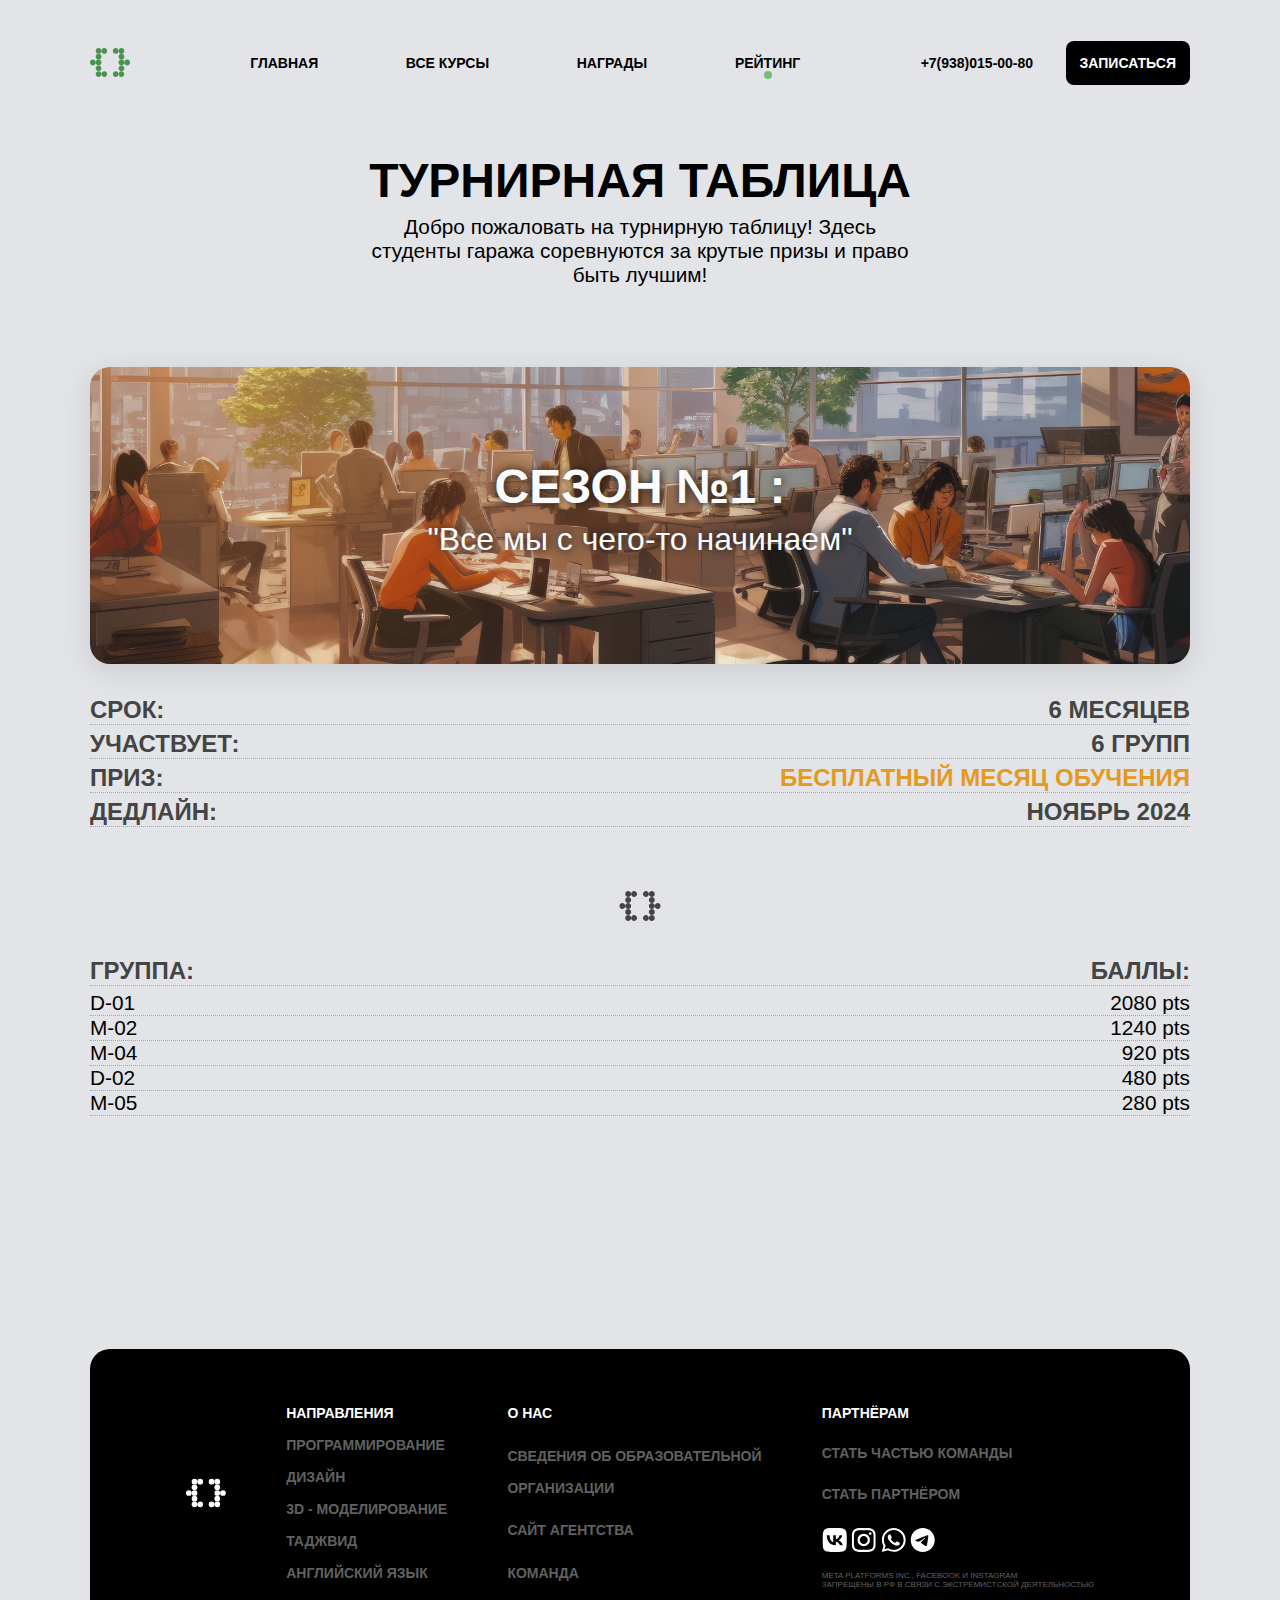
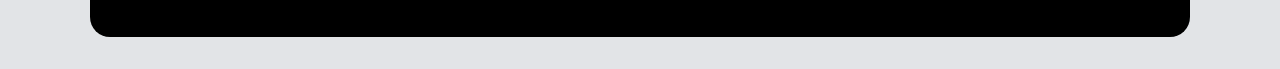
==== rating.html @ 842e3f1f "rating added" ====
<!DOCTYPE html>
<html lang="en">
<head>
    <meta charset="UTF-8">
    <meta http-equiv="X-UA-Compatible" content="IE=edge">
    <meta name="viewport" content="width=device-width, initial-scale=1.0">
    <link rel="icon" type="image/x-icon" href="assets/logo-white.svg">
    <link rel="stylesheet" href="/styles/style.css">
    <title>Garage Code</title>
</head>
<body>
    
<div class="container">
        <header class="header">
            <img src="assets/logo.svg" alt="" class="logo">
            <div class="header__inner">
                <a href="index.html" class="link">главная</a>
                <a href="#" class="link">все курсы</a>
                <a href="#" class="link">награды</a>
                <a href="#" class="link l-highlight">рейтинг</a>
            </div>

            <div class="header-button__inner">
                <a href="#" class="link header-link">+7(938)015-00-80</a>
                <a href="#" class="button">записаться</a>
            </div>
        </header>

        <div class="rating-text__inner">
            <h2 class="title rating-title">ТУРНИРНАЯ ТАБЛИЦА</h2>
            <p class="subtitle rating-subtitle">Добро пожаловать на турнирную таблицу! Здесь студенты гаража соревнуются за крутые призы и право быть лучшим!</p>
        </div>
        
        <div class="rating-section">
            <div class="rating-banner">
            <h2 class="title rb-title">СЕЗОН №1 :</h2>
            <p class="subtitle rb-subtitle">"Все мы с чего-то начинаем"</p>
            </div>
        </div>

        <div class="info-row__inner">
            <div class="info-row">
                <h4 class="row-l">СРОК:</h4>
                <h4 class="row-r">6 МЕСЯЦЕВ</h4>
            </div>
    
            <div class="info-row">
                <h4 class="row-l">УЧАСТВУЕТ:</h4>
                <h4 class="row-r">6 ГРУПП</h4>
            </div>
    
            <div class="info-row">
                <h4 class="row-l">ПРИЗ:</h4>
                <h4 class="row-r golden">БЕСПЛАТНЫЙ МЕСЯЦ ОБУЧЕНИЯ</h4>
            </div>
            
            <div class="info-row">
                <h4 class="row-l">ДЕДЛАЙН:</h4>
                <h4 class="row-r">НОЯБРЬ 2024</h4>
            </div>
        </div>

        <img src="assets/logo-grey.svg" alt="" class="rating-logo">

        <section class="rating-list">
            <div class="info-row">
                <h4 class="row-l">ГРУППА:</h4>
                <h4 class="row-r">БАЛЛЫ:</h4>
            </div>
            <div class="list-row">
                <p class="row-name">D-01</p>
                <p class="row-score">2080 pts</p>
            </div>
            <div class="list-row">
                <p class="row-name">M-02</p>
                <p class="row-score">1240 pts</p>
            </div>
            <div class="list-row">
                <p class="row-name">M-04</p>
                <p class="row-score">920 pts</p>
            </div>
            <div class="list-row">
                <p class="row-name">D-02</p>
                <p class="row-score">480 pts</p>
            </div>
            <div class="list-row">
                <p class="row-name">M-05</p>
                <p class="row-score">280 pts</p>
            </div>

        </section>


        <footer class="footer">
            <img src="assets/logo-white.svg" alt="" class="logo footer-logo">
            <div class="footer-text__inner">
                <h6 class="footer-title">направления</h6>
                <a href="#" class="footer-link">программирование</a>
                <a href="#" class="footer-link">дизайн</a>
                <a href="#" class="footer-link">3D - моделирование</a>
                <a href="#" class="footer-link">таджвид</a>
                <a href="#" class="footer-link">английский язык</a>
            </div>
            <div class="footer-text__inner">
                <h6 class="footer-title">о нас</h6>
                <a href="#" class="footer-link">сведения об образовательной <br> организации</a>
                <a href="#" class="footer-link">сайт агентства</a>
                <a href="#" class="footer-link">команда</a>
            </div>
            <div class="footer-text__inner">
                <h6 class="footer-title">партнёрам</h6>
                <a href="#" class="footer-link">стать частью команды</a>
                <a href="#" class="footer-link">стать партнёром</a>
            <div class="social__inner">
                <a href="#" class="social"><img src="assets/icons/vk-icon.svg" alt=""></a>
                <a href="#" class="social"><img src="assets/icons/insta-icon.svg" alt=""></a>
                <a href="#" class="social"><img src="assets/icons/whatsapp-icon.svg" alt=""></a>
                <a href="https://t.me/garagecodebot" class="social"><img src="assets/icons/tg-icon.svg" alt=""></a>
            </div>
            <p class="disclaimer">Meta Platforms Inc., Facebook и Instagram <br> запрещены в РФ в связи с экстремистской деятельностью</p>
            </div>
        </footer>
    </div>


</html>
---- styles/style.css ----
@import url('https://fonts.cdnfonts.com/css/petrov-sans-trial');

*,
*::before
*::after {
    box-sizing: border-box;         /* Regular */
    -webkit-box-sizing: border-box; /* Safari/Chrome, other WebKit */
    -moz-box-sizing: border-box;    /* Firefox, other Gecko */
}

/* * {
    background: #000 !important;
    color: #0f0 !important;
    outline: solid #f00 1px !important;
} */

::-webkit-scrollbar {
      width: 0px;
      background: transparent;
}

h1, h2, h3, h4, h5, h6 {
    margin:0;
    padding:0;
}

p {
    margin:0;
    padding:0;
    font-size: clamp(1rem, 2.5vw, 1.3rem);
}

a {
    text-decoration: none;
}

/* GENERAL */

body {
    padding: 0;
    margin: 0em;
    font-family: 'Petrov Sans-Trial', sans-serif;
    font-optical-sizing: auto;

    -webkit-font-smoothing: antialiased;
    -moz-osx-font-smoothing: grayscale;
    text-rendering: optimizeLegibility;

    background-color: #E2E4E7;
}

.container {
    max-width: 1100px;
    margin: 0 auto;
    padding: 0em 1em;
}

.icon {
    width: 16px;
    height: 16px;
}

.subtitle {
    margin: 2em 0;
    max-width: 35%;
}

.title {
    font-size: 3em;
    line-height: 1em;
}

.title-mid {
    font-size: 24px;
    font-weight: 600;
}

.title-icon {
    font-size: 18px;
}

.left-title {
    text-align: left;
    margin: 2em 0   ;
}

.section-title {
    margin: 2em 0;
    text-align: center;
}

.bold {
    font-weight: 900;
}

.golden {
    color: #e49920;
}

/* LINKS & BUTTONS */

.link {
    color: #000000;
    text-transform: uppercase;
    font-weight: 700;
    font-size: 14px;
    position: relative;
    transition: .1s all;
}

.l-highlight::after {
    position: absolute;
    left: 50%;
    transform: translate(-50%, 0%);
    content: '';
    display: block;
    height: 8px;
    width: 8px;
    background-color: #75BC7B;
    border-radius: 100%;
}

.link:hover {
    color: #75BC7B;
}

.awards-link {
    display: flex;
    align-items: center;
}
/* 
.awards-link::before {
    content: '';
    display: block;
    width: 10px;
    height: 15px;
    background: url(../assets/icons/wheat.svg) left no-repeat;
    margin: 0 5px;
}

.awards-link::after {
    margin: 0 5px;
    content: '';
    display: block;
    width: 10px;
    height: 15px;
    background: url(../assets/icons/wheat.svg) left no-repeat;
    -webkit-transform: scaleX(-1);
} */

.button {
    background-color: #000000;
    color: #ffffff;
    font-weight: 600;
    font-size: 14px;
    text-transform: uppercase;
    padding: 1em;
    border-radius: 8px;
}


.course-button {
    display: flex;
    align-items: center;
    justify-content: space-between;
    background-color: white;
    color: #000000;
    border-radius: 50px;
    font-size: 14px;
    padding: 0.3em 1em;
    margin-right: 1em;

    box-shadow: rgba(255, 255, 255, 0.1) 0px 1px 1px 0px inset, rgba(50, 50, 93, 0.25) 0px 50px 100px -20px, rgba(0, 0, 0, 0.3) 0px 30px 60px -30px;
}

.black-bg {
    color: #E1E1E1;
    background-color: #000000;
    border-color: #000000;
}

.menu-button {
    display: none;
}

/* ADVER */

.stroke-banner {
    display: none;
    text-align: center; 
    background-color: #FFAB19;
}

/* FORMS */

.form {
    display: none;
}

.form-bg-blur {
    position: fixed;
    height: 100%;
    width: 100%;
    backdrop-filter: blur(10px);
    background-color: rgba(0, 0, 0, 0.700);
    z-index: 900;
}

.form__inner {
    border-radius: 20px;
    top: 50%;
    left: 50%;
    transform: translate(-50%, -50%);
    position: fixed;
    background-color: #ffffff;
    color: #ffffff;
    z-index: 1000;
    min-width: 350px;
}

.form-top {
    display: flex;
    align-items: flex-start;
    flex-direction: column;
    justify-content: space-between;
    min-height: 200px;
    border-radius: 20px 20px 0px 0px;
    padding: 2em;
}


.close-button {
    align-self: flex-end;
    margin: 1em;
    background: url(../assets/icons/close-icon.svg) center no-repeat;
    padding: 1em;
    border: none;
    cursor: pointer;
}

.form-bottom {
    display: flex;
    flex-direction: column;
    justify-content: space-around;
    height: 100%;
    padding: 1em;
    text-decoration: none;
}

input[type=text], select, textarea {
    width: 100%;
    padding: 12px;
    border: 2px solid #E8E8E8;
    border-radius: 8px;
    box-sizing: border-box;
    resize: vertical;
    margin: 1em 0;
  }

label {
    color: #616161;
}

.label__inner {
    display: flex;
}

.forms-title {
    margin-top: 0;
}

.forms-button {
  background-color: #000000;
  text-transform: uppercase;
  font-family: 'Satoshi', sans-serif;
  border: none;
  color: white;
  border-radius: 8px;
  text-align: center;
  padding: 1em;
  text-decoration: none;
  font-size: 14px;
  font-weight: 600;
}

.breaker {
    color: #ffffff;
}


.f_web-top {
    background: url(../assets/images/forms-web.png) center no-repeat #2D7DD2;
    background-size: cover;
}

.f_design-top {
    background: url(../assets/images/forms-design.png) center no-repeat #DC6ACF;
    background-size: cover;
}

.f_3D-top {
    background: url(../assets/images/forms-3D.png) center no-repeat #ff6e39;
    background-size: cover;
}

.f_Tadjwid-top {
    background: url(../assets/images/forms-Tadjwid.png) center no-repeat #75BC7B;
    background-size: cover;
}

.f_English-top {
    background: url(../assets/images/forms-english.png) center no-repeat #DF2935;
    background-size: cover;
}

/* HEADER */

.header {
    display: flex;
    flex-wrap: wrap;
    justify-content: space-between;
    align-items: center;
    margin: 3em 0;
}

.header__inner {
    display: flex;
    flex-wrap: wrap;

    align-items: center;
    justify-content: space-between;
    width: 50%;
}

.header-button__inner-mobile {
    display: none;
    margin: 2em;
}

.header-link {
    margin-right: 2em;
}

/* COURSE-NAV */

.course-nav {
    display: flex;
    flex-wrap: wrap;
    justify-content: center;
    width: 100%;
}

.course-icon {
    margin-right: 10px;
}

/* MAIN-BANNER */

.main-banner {
    display: flex;
    flex-direction: column;
    align-items: flex-start;
    background: url(../assets/main-banner.png) bottom right no-repeat, #cacaca;
    border-radius: 20px;
    margin: 3em 0;
    padding: 2em;
    background-size: 60%;

    box-shadow: rgba(100, 100, 111, 0.2) 0px 7px 29px 0px;
}

/* SUB-BANNER */

.sub-banner {
    display: flex;
    flex-wrap: wrap;
    line-height: 1.5em;
    justify-content: space-between;
    background-color: #F3F3F3;
    border-radius: 20px;
    padding: 3em;
}

.sub-icon {
    margin-top: 10px;
    width: 24px;
    height: 24px;
}

#banner-bg1 {
    background: url(../assets/banner-image__book.png)  bottom right no-repeat #F3F3F3;
    background-size: 80%;
    margin: 1em 0;

}

#banner-bg2 {
    background: url(../assets/banner-image__puzzle.png) right no-repeat #F3F3F3;
    background-size: 60%;
    margin: 1em 0;
}

#banner-bg3 {
    background: url(../assets/banner-image__trophy.png) right no-repeat #F3F3F3;
    background-size: 20%;
    background-position: 70%;
    margin: 1em 0;
}

.half-banner {
    width: 40%;
}

.sub-banner__inner {
    display: flex;
    justify-content: space-between;
}

.subtitle-mid {
    margin-top: 3em;
    font-size: 1em;
    line-height: 1em;
    max-width: 80%;
    color: #616161;
}

/* COURSE-BANNER*/

.course-banner {
    border: 1px solid black;
    display: flex;
    justify-content: space-between;
    flex-direction: column;
    border-radius: 20px;
    padding: 2em;
    margin-bottom: 3em;
    transition: .2s all;
    min-height: 300px;
}

/* .web-banner:hover, .design-course:hover, .course-3D:hover, .tadjwid:hover   {
    transform: translate(-0px, -20px);
} */

.course-bottom {
    display: flex;
    justify-content: space-between;
    align-items: center;
}

.course-text__inner {
    display: flex;
}

.course-subtitle {
    font-size: 12px;
    font-weight: 700;
    text-transform: uppercase
}

.course-opacity {
    opacity: 60%;
}

.course-text {
    margin-right: 3em;
    background: linear-gradient(135deg, rgba(255, 255, 255, 0.233), rgba(255, 255, 255, 0.205));
    backdrop-filter: blur(10px);
    padding: 10px;
    border-radius: 12px;
}

.course-top {
    display: flex;
    flex-wrap: wrap;
    max-width: 60%;
}

.capsule-button {
    background-color: #E8EAEC;
    color: #000000;
    font-weight: 500;
    font-size: 14px;
    border-radius: 100px;
    padding: 0.45em 0.85em;
    margin-bottom: 8px;

    box-shadow: rgba(17, 12, 46, 0.15) 0px 48px 100px 0px;
}



/* COURSE-BANNER (DESIGN) */

.web-banner {
    background: url(../assets/web.png) right bottom no-repeat;
    background-size: 40%;
}

.design-course {
    background: url(../assets/design.png) right bottom no-repeat;
    background-size: 50%;
}

/* COURSE-BANNER (3D) */

.course-3D {
    background: url(../assets/3D.png) right bottom no-repeat;
    background-size: 25%;
    border: 1px solid black;
}

/* COURSE-BANNER (Tadjwid) */

.tadjwid {
    background: url(../assets/tadjwid.png) right bottom no-repeat;
    background-size: 40%;
    border: 1px solid black;
}

/* COURSE-BANNER (English) */

.english {
    background: url(../assets/english.png) right bottom no-repeat;
    background-size: 40%;
    border: 1px solid black;
}

/* FOOTER */

.footer {
    display: flex;
    justify-content: space-between;
    background-color: #000000;
    color: #ffffff;
    padding: 3em 6em;
    border-radius: 20px;
    margin: 2em 0;
    width: 100;
}

.footer-text__inner {
    display: flex;
    flex-direction: column;
    justify-content: space-between;
    line-height: 2em;
    text-transform: uppercase;
}

.footer-link {
    font-size: 14px;
    font-weight: 700;
    color: #616161;
}

.footer-title {
    font-size: 14px;
    font-weight: 600;
}

.disclaimer {
    font-size: 8px;
    color: #616161;
    line-height: normal;
}

.social__inner {
    margin-top: 10px;
}

/* ACCORDION */

.accordion {
    background-color: #F3F3F3;
    font-weight: 600;
    font-family: 'Satoshi', sans-serif;
    color: #444;
    cursor: pointer;
    padding: 1.5em;
    border-radius: 10px;
    width: 100%;
    border: none;
    text-align: left;
    outline: none;
    font-size: 15px;
    transition: none;
  }

  .accordion-container {
    background-color: #F3F3F3;
    border-radius: 10px;
    margin-bottom: 1em;
  }
  
  .active, .accordion:hover {
    background-color: #F3F3F3;
  }

  .active{
    background-color: #F3F3F3;
    border-radius: 10px 10px 0 0;
  }
  
  .accordion:after {
    content: '\002B';
    color: #777;
    font-weight: bold;
    float: right;
  }
  
  .active:after {
    content: "\2212";
  }
  
  .panel {
    padding: 0em 1em;
    background-color: #F3F3F3;
    max-height: 0;
    overflow: hidden;
    transition: max-height 0.2s ease-out;
    border-radius: 0px 0px 10px 10px;
  }

  .subtitle-accordion {
    font-size: 16px;
    margin: 2em 0em;
    max-width: 50%;
  }

/* RATING */

.rating-subtitle, .rating-title {
    text-align: center;
    margin: 10px auto;
}

.rating-subtitle {
    max-width: 50%;
}

.rating-section {
    display: flex;
    flex-direction: column;
    width: 100%;
}

.rating-text__inner {
    margin: 5em 0em;
}

.rating-banner {
    display: flex;
    flex-direction: column;
    align-items: center;
    background: url(../assets/2.jpg) center center no-repeat;
    background-size: 100%;
    padding: 6em 3em;
    border-radius: 20px;
    color: white;
    opacity: 90%;
    box-shadow: rgba(100, 100, 111, 0.2) 0px 7px 29px 0px;
    transition: .2s background-size;
}

.rating-banner:hover {
    background-size: 110%;
}

.rb-title, .rb-subtitle {
    text-shadow: #000000 1px 0 10px;
}

.rb-subtitle {
    margin: 10px 0;
    font-size: 2rem;
    max-width: 100%;
}

.info-row__inner {
    margin: 2em 0;
}

.info-row {
    display: flex;
    justify-content: space-between;
    align-items: center;
    margin: 5px 0;
    font-size: 1.5em;
    border-bottom: 1px dotted #a5a5a5;
    color: #444;
}

.rating-logo {
    margin-top: 2em;
    width: 100%;
    height: 30px;
}

.rating-list {
    margin: 2em 0;
    height: 40vh;
}

.list-row {
    display: flex;
    justify-content: space-between;
    border-bottom: 1px dotted #a5a5a5;
}



/* MEDIA */

@media (max-width: 1000px) {
    .course-button {
        margin: 0px 5px 5px 0px;
        font-size: 12px;
    }

    .title {
        font-size: 2em;
    }

    .header {
        flex-direction: column;
        margin-bottom: 0;
    }

    .header__inner {
        width: 100%;
        margin: 1em 0;
        display: none;
    }

    .link {
        font-size: 12px;
    }


    .header-button__inner {
        display: none;
    }
    
    .header-button__inner-mobile {
        display: flex;
        align-items: center;
        justify-content: center;
    }

    .header-link {
        margin: 0em 1em;
    }

    .course-nav {
        display: flex;
        justify-content: center;
        margin-top: 2em;
    }

    .footer {
        flex-direction: column;
        padding: 3em;
    }

    .footer-logo {
        align-self: flex-start;
    }

    .footer-link {
        font-size: 12px;
        line-height: 20px;
    }

    .footer-text__inner {
        margin: 2em 0;
    }

    .sub-banner__inner {
        flex-direction: column;
    }

    .sub-block{
        margin-top: 2em;
    }

    .sub-block__inner {
        margin: 1em 0;
    }

    .half-banner {
        width: unset;
    }
    
    .course-top {
        max-width: unset;
    }

    .course-text__inner {
        margin: 2em 0;
        display: none;
    }

    .capsule-button {
        font-size: 12px;
    }

    .course-bottom {
        flex-direction: column;
        margin-top: 3em;
        align-items: flex-start;
        gap: 15px;
    }

    .web-banner, .design-course, .course-3D, .tadjwid, .english {
        background-size: 40%;
        background-position: bottom right;
    }

    .subtitle-accordion {
        padding: 1.5em;
        max-width: unset;
    }

    .subtitle-mid {
        max-width: unset;
    }

    .label__inner {
        display: unset;
    }

    .breaker {
        display: none;
    }

    .main-banner {
        background: url(../assets/main-banner-mobile.png) bottom right no-repeat, #cacaca;
        background-size: 50%;

    }

    .subtitle {
        max-width: 60%;
    }

    .menu-button {
        display: block;
    }
    
    .course-main {
        display: none;
    }

    .golden {
        font-size: 16px;
        
    }

    .rating-list {
        display: flex;
        flex-direction: column;
        justify-content: center;
        height: 50vh;
    }

    .rating-banner {
        background-size: 200%;
        text-align: center;
        line-height: 1.5em;
    }
}
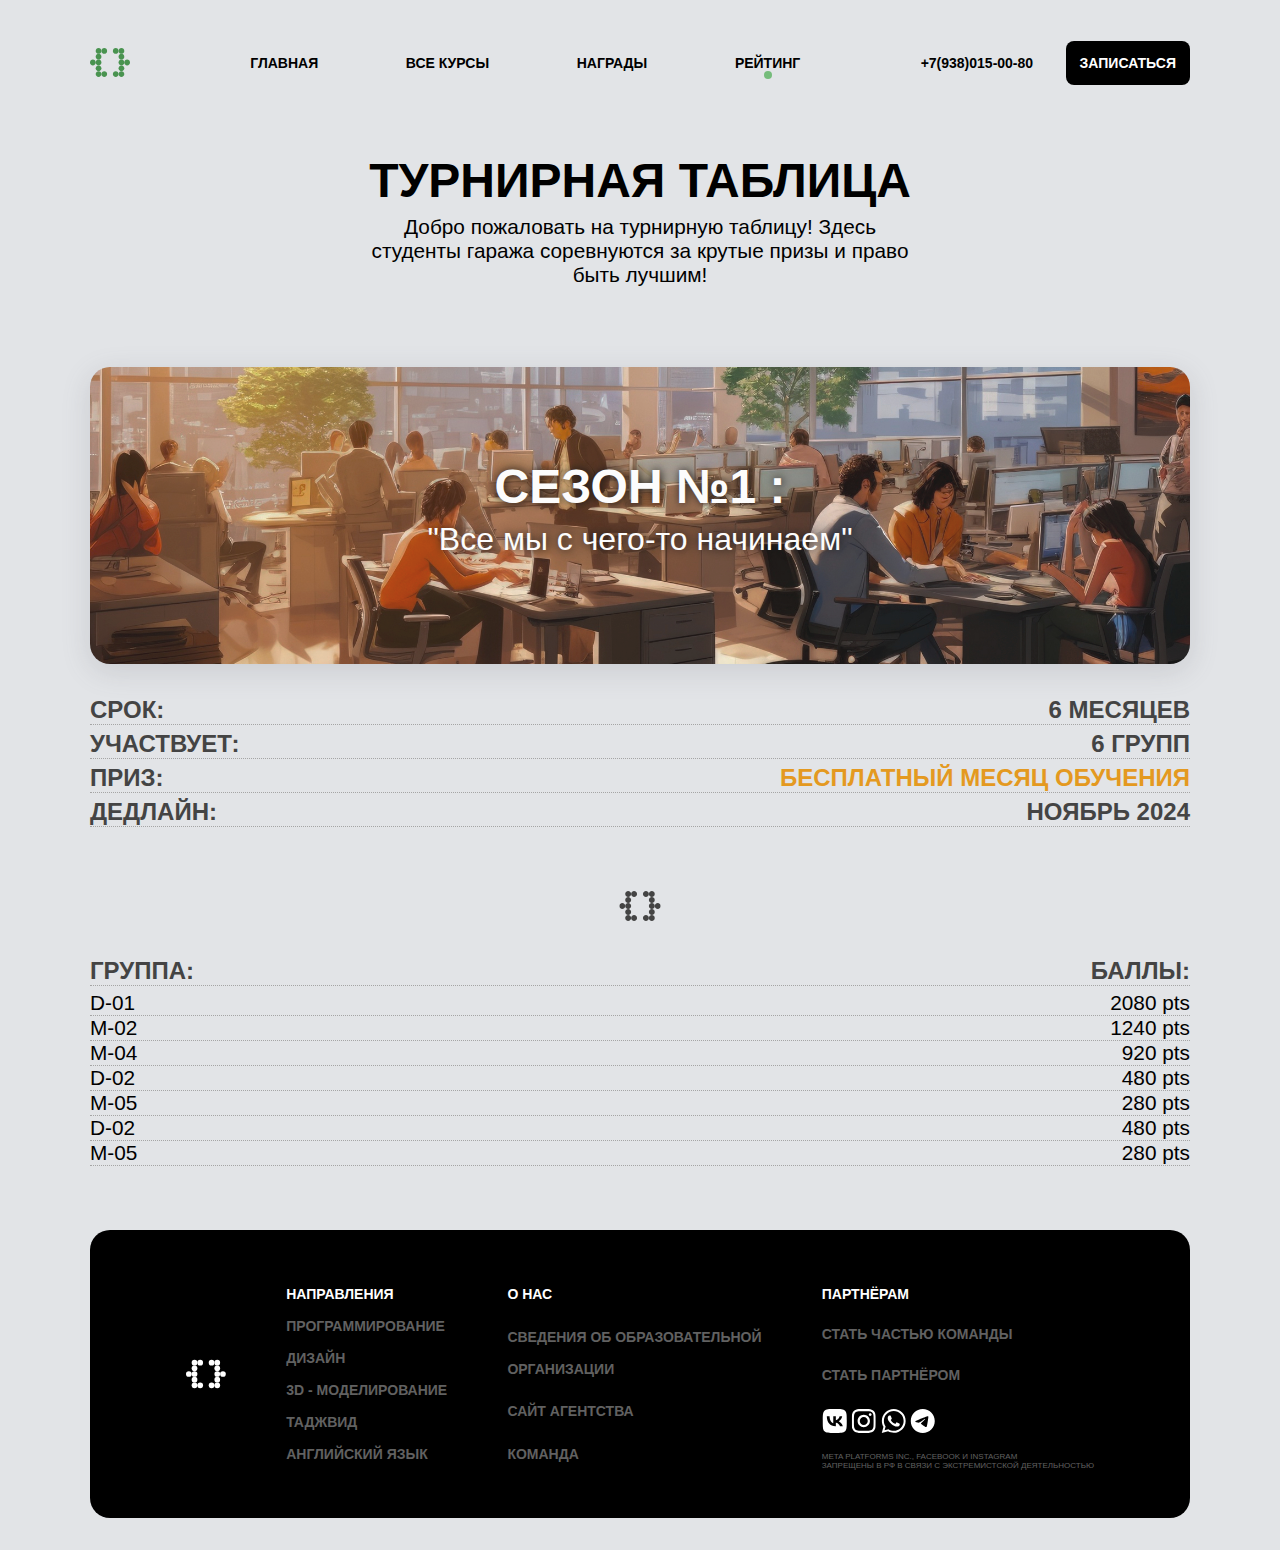
==== commit 60dc131b: "rating updated" ====
--- a/rating.html
+++ b/rating.html
@@ -58,6 +58,8 @@
                 <h4 class="row-l">ДЕДЛАЙН:</h4>
                 <h4 class="row-r">НОЯБРЬ 2024</h4>
             </div>
+            
+            
         </div>
 
         <img src="assets/logo-grey.svg" alt="" class="rating-logo">
@@ -87,6 +89,17 @@
                 <p class="row-name">M-05</p>
                 <p class="row-score">280 pts</p>
             </div>
+
+            <div class="list-row">
+                <p class="row-name">D-02</p>
+                <p class="row-score">480 pts</p>
+            </div>
+            <div class="list-row">
+                <p class="row-name">M-05</p>
+                <p class="row-score">280 pts</p>
+            </div>
+
+            
 
         </section>
 
--- a/styles/style.css
+++ b/styles/style.css
@@ -698,7 +698,7 @@
 
 .rating-list {
     margin: 2em 0;
-    height: 40vh;
+    margin-bottom: 4em;
 }
 
 .list-row {
@@ -856,13 +856,7 @@
         
     }
 
-    .rating-list {
-        display: flex;
-        flex-direction: column;
-        justify-content: center;
-        height: 50vh;
-    }
-
+  
     .rating-banner {
         background-size: 200%;
         text-align: center;
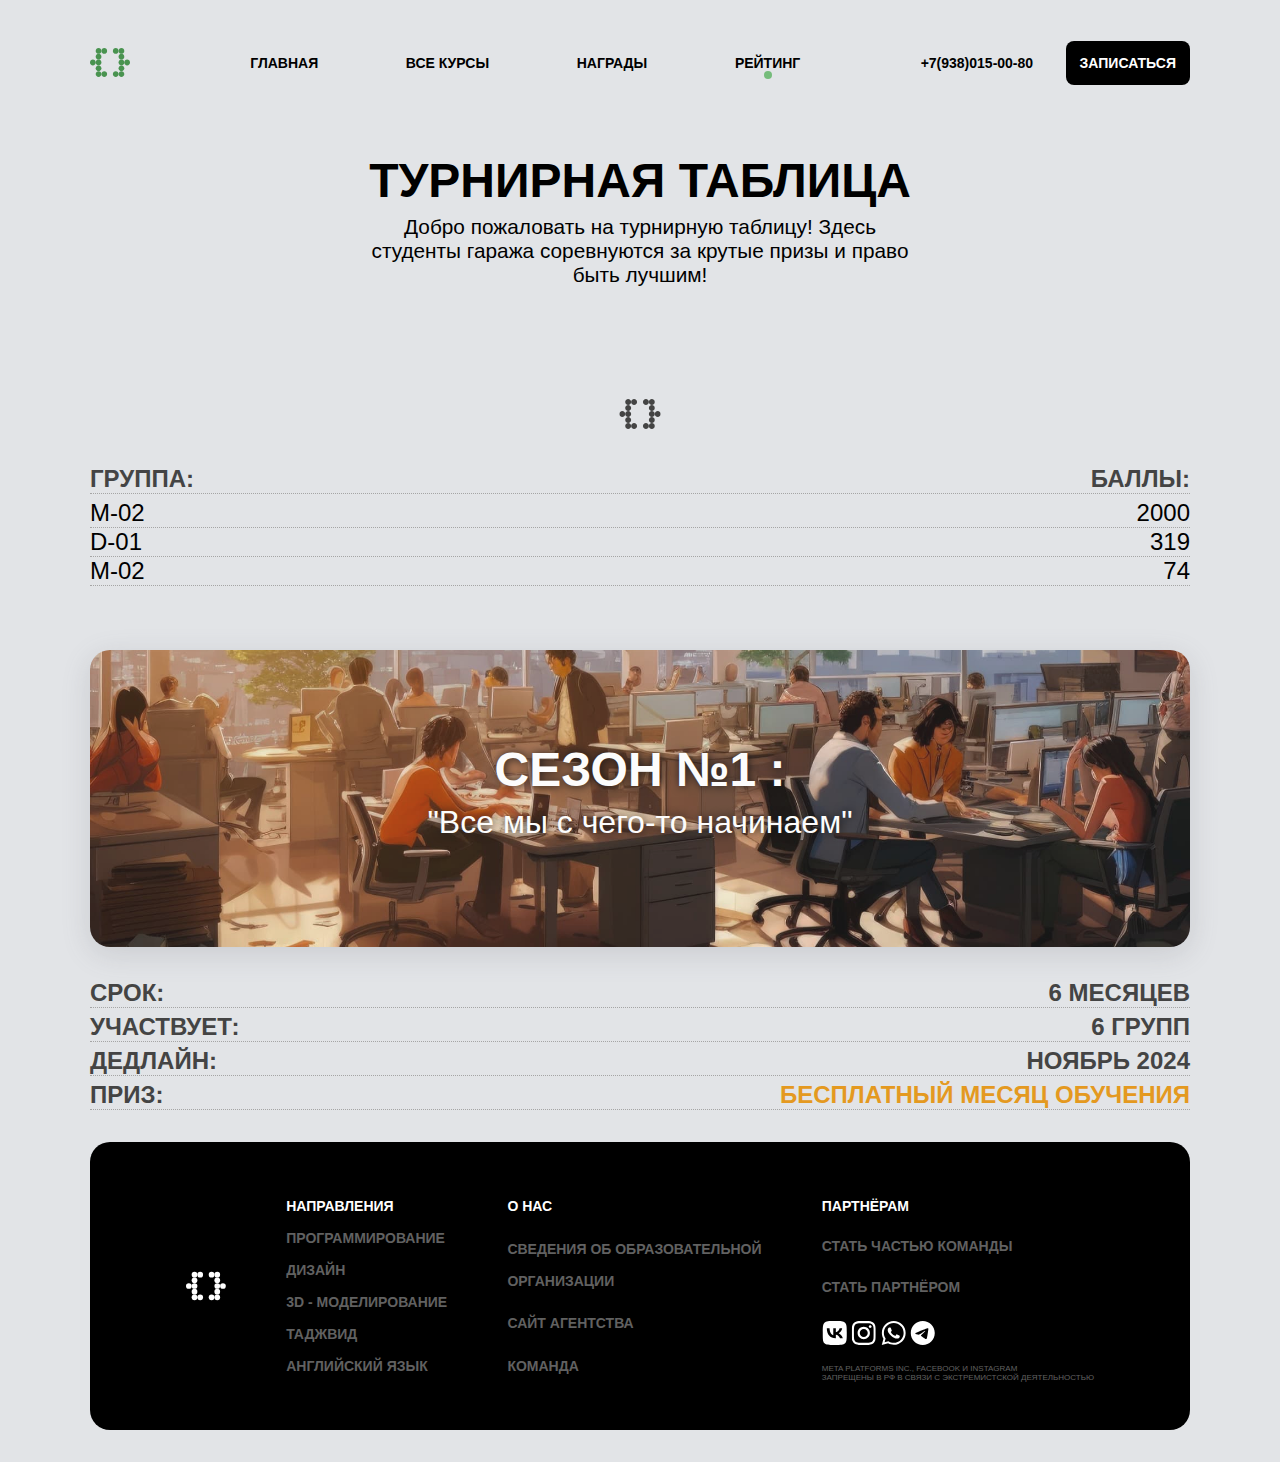
==== commit 2ee6d6b1: "homework + rating" ====
--- a/rating.html
+++ b/rating.html
@@ -12,14 +12,20 @@
     
 <div class="container">
         <header class="header">
-            <img src="assets/logo.svg" alt="" class="logo">
+            <img src="assets/logo.svg" alt="" class="logo mobile-disable-logo">
+
+            <div class="mobile-menu">
+                <img src="assets/logo.svg" alt="" class="logo">
+                <a href="#" class="course-button black-bg menu-button">МЕНЮ</a>
+           </div>
+
             <div class="header__inner">
                 <a href="index.html" class="link">главная</a>
                 <a href="#" class="link">все курсы</a>
                 <a href="#" class="link">награды</a>
                 <a href="#" class="link l-highlight">рейтинг</a>
+                
             </div>
-
             <div class="header-button__inner">
                 <a href="#" class="link header-link">+7(938)015-00-80</a>
                 <a href="#" class="button">записаться</a>
@@ -30,13 +36,35 @@
             <h2 class="title rating-title">ТУРНИРНАЯ ТАБЛИЦА</h2>
             <p class="subtitle rating-subtitle">Добро пожаловать на турнирную таблицу! Здесь студенты гаража соревнуются за крутые призы и право быть лучшим!</p>
         </div>
+
+        <img src="assets/logo-grey.svg" alt="" class="rating-logo">
+
+
+        <section class="rating-list" id="garage-section">
+            <div class="info-row" >
+                <h4 class="row-l">ГРУППА:</h4>
+                <h4 class="row-r">БАЛЛЫ:</h4>
+            </div>
+            <div class="link-archive__inner list-row" id="G1-P">
+                <p class="row-name">D-01</p>
+                <p class="row-score" id="G1"></p>
+            </div>
+            <div class="link-archive__inner list-row" id="G2-P">
+                <p class="row-name">M-02</p>
+                <p class="row-score" id="G2"></p>
+            </div>
+            <div class="link-archive__inner list-row" id="G3-P">
+                <p class="row-name">M-02</p>
+                <p class="row-score" id="G3"></p>
+            </div>
+        </section>
         
-        <div class="rating-section">
+        <a href="rating-sub.html" class="rating-section">
             <div class="rating-banner">
             <h2 class="title rb-title">СЕЗОН №1 :</h2>
             <p class="subtitle rb-subtitle">"Все мы с чего-то начинаем"</p>
             </div>
-        </div>
+        </a>
 
         <div class="info-row__inner">
             <div class="info-row">
@@ -48,61 +76,18 @@
                 <h4 class="row-l">УЧАСТВУЕТ:</h4>
                 <h4 class="row-r">6 ГРУПП</h4>
             </div>
-    
+        
+            <div class="info-row">
+                <h4 class="row-l">ДЕДЛАЙН:</h4>
+                <h4 class="row-r">НОЯБРЬ 2024</h4>
+            </div>
+
             <div class="info-row">
                 <h4 class="row-l">ПРИЗ:</h4>
                 <h4 class="row-r golden">БЕСПЛАТНЫЙ МЕСЯЦ ОБУЧЕНИЯ</h4>
             </div>
             
-            <div class="info-row">
-                <h4 class="row-l">ДЕДЛАЙН:</h4>
-                <h4 class="row-r">НОЯБРЬ 2024</h4>
-            </div>
-            
-            
         </div>
-
-        <img src="assets/logo-grey.svg" alt="" class="rating-logo">
-
-        <section class="rating-list">
-            <div class="info-row">
-                <h4 class="row-l">ГРУППА:</h4>
-                <h4 class="row-r">БАЛЛЫ:</h4>
-            </div>
-            <div class="list-row">
-                <p class="row-name">D-01</p>
-                <p class="row-score">2080 pts</p>
-            </div>
-            <div class="list-row">
-                <p class="row-name">M-02</p>
-                <p class="row-score">1240 pts</p>
-            </div>
-            <div class="list-row">
-                <p class="row-name">M-04</p>
-                <p class="row-score">920 pts</p>
-            </div>
-            <div class="list-row">
-                <p class="row-name">D-02</p>
-                <p class="row-score">480 pts</p>
-            </div>
-            <div class="list-row">
-                <p class="row-name">M-05</p>
-                <p class="row-score">280 pts</p>
-            </div>
-
-            <div class="list-row">
-                <p class="row-name">D-02</p>
-                <p class="row-score">480 pts</p>
-            </div>
-            <div class="list-row">
-                <p class="row-name">M-05</p>
-                <p class="row-score">280 pts</p>
-            </div>
-
-            
-
-        </section>
-
 
         <footer class="footer">
             <img src="assets/logo-white.svg" alt="" class="logo footer-logo">
@@ -134,6 +119,8 @@
             </div>
         </footer>
     </div>
+    
+    <script src="scripts/list.js"></script>
 
-
+</body>
 </html>--- a/styles/style.css
+++ b/styles/style.css
@@ -34,6 +34,28 @@
     text-decoration: none;
 }
 
+/* LENNIS */
+
+/* html.lenis, html.lenis body {
+    height: auto;
+  }
+  
+.lenis.lenis-smooth {
+  scroll-behavior: auto !important;
+}
+
+.lenis.lenis-smooth [data-lenis-prevent] {
+  overscroll-behavior: contain;
+}
+
+.lenis.lenis-stopped {
+  overflow: hidden;
+}
+
+.lenis.lenis-smooth iframe {
+  pointer-events: none;
+} */
+
 /* GENERAL */
 
 body {
@@ -73,6 +95,7 @@
 .title-mid {
     font-size: 24px;
     font-weight: 600;
+    line-height: 1em;
 }
 
 .title-icon {
@@ -95,6 +118,7 @@
 
 .golden {
     color: #e49920;
+    line-height: 1em;
 }
 
 /* LINKS & BUTTONS */
@@ -287,32 +311,6 @@
     color: #ffffff;
 }
 
-
-.f_web-top {
-    background: url(../assets/images/forms-web.png) center no-repeat #2D7DD2;
-    background-size: cover;
-}
-
-.f_design-top {
-    background: url(../assets/images/forms-design.png) center no-repeat #DC6ACF;
-    background-size: cover;
-}
-
-.f_3D-top {
-    background: url(../assets/images/forms-3D.png) center no-repeat #ff6e39;
-    background-size: cover;
-}
-
-.f_Tadjwid-top {
-    background: url(../assets/images/forms-Tadjwid.png) center no-repeat #75BC7B;
-    background-size: cover;
-}
-
-.f_English-top {
-    background: url(../assets/images/forms-english.png) center no-repeat #DF2935;
-    background-size: cover;
-}
-
 /* HEADER */
 
 .header {
@@ -341,6 +339,13 @@
     margin-right: 2em;
 }
 
+.mobile-menu {
+    display: none;
+    justify-content: space-around;
+    width: 100%;
+    margin-bottom: 3em;
+}
+
 /* COURSE-NAV */
 
 .course-nav {
@@ -360,7 +365,7 @@
     display: flex;
     flex-direction: column;
     align-items: flex-start;
-    background: url(../assets/main-banner.png) bottom right no-repeat, #cacaca;
+    background: url(../assets/main-banner.webp) bottom right no-repeat, #cacaca;
     border-radius: 20px;
     margin: 3em 0;
     padding: 2em;
@@ -379,6 +384,7 @@
     background-color: #F3F3F3;
     border-radius: 20px;
     padding: 3em;
+    gap: 30px;
 }
 
 .sub-icon {
@@ -387,42 +393,89 @@
     height: 24px;
 }
 
-#banner-bg1 {
-    background: url(../assets/banner-image__book.png)  bottom right no-repeat #F3F3F3;
-    background-size: 80%;
-    margin: 1em 0;
-
-}
-
-#banner-bg2 {
-    background: url(../assets/banner-image__puzzle.png) right no-repeat #F3F3F3;
-    background-size: 60%;
-    margin: 1em 0;
+.banner-icon {
+    width: 30px;
+    height: 30px; 
 }
 
 #banner-bg3 {
-    background: url(../assets/banner-image__trophy.png) right no-repeat #F3F3F3;
-    background-size: 20%;
-    background-position: 70%;
-    margin: 1em 0;
-}
-
-.half-banner {
-    width: 40%;
+    flex-direction: column;
+    margin-top: 15px;
 }
 
 .sub-banner__inner {
     display: flex;
     justify-content: space-between;
+    gap: 15px;
 }
 
 .subtitle-mid {
-    margin-top: 3em;
     font-size: 1em;
     line-height: 1em;
     max-width: 80%;
     color: #616161;
 }
+
+/* ED-INFO */
+
+.ed-info {
+    display: flex;
+    gap: 15px;
+    
+}
+
+.ei-left {
+    display: flex;
+    flex-direction: column;
+    gap: 15px;
+}
+
+.ei-left__row {
+    display: flex;
+    gap: 15px;
+}
+
+.ei-left-card {
+    background-color: #F3F3F3;
+    display: flex;
+    flex-direction: column;
+    gap: 15px;
+    border-radius: 20px;
+    padding: 3em;
+    width: 100%;
+}
+
+.ei-right-card{
+    background-color: #F3F3F3;
+    gap: 15px;
+    border-radius: 20px;
+    display: flex;
+    justify-content: center;
+    align-items: center;
+    flex-direction: column;
+    height: 100%;
+    text-align: center;
+}
+
+/* .ei-card1 {
+    background: url(../assets/ed-1.webp) center right no-repeat, #F3F3F3;
+    background-size: 50%;
+}
+
+.ei-card2 {
+    background: url(../assets/ed-2.webp) center right no-repeat, #F3F3F3;
+    background-size: 30%;
+}
+
+.ei-card3 {
+    background: url(../assets/ed-3.webp) center right no-repeat, #F3F3F3;
+    background-size: 30%;
+}
+
+.ei-card4 {
+    background: url(../assets/ed-4.webp) center bottom no-repeat, #F3F3F3;
+    background-size: 40%;
+} */
 
 /* COURSE-BANNER*/
 
@@ -493,19 +546,19 @@
 /* COURSE-BANNER (DESIGN) */
 
 .web-banner {
-    background: url(../assets/web.png) right bottom no-repeat;
+    background: url(../assets/web.webp) right bottom no-repeat;
     background-size: 40%;
 }
 
 .design-course {
-    background: url(../assets/design.png) right bottom no-repeat;
+    background: url(../assets/design.webp) right bottom no-repeat;
     background-size: 50%;
 }
 
 /* COURSE-BANNER (3D) */
 
 .course-3D {
-    background: url(../assets/3D.png) right bottom no-repeat;
+    background: url(../assets/3D.webp) right bottom no-repeat;
     background-size: 25%;
     border: 1px solid black;
 }
@@ -513,7 +566,7 @@
 /* COURSE-BANNER (Tadjwid) */
 
 .tadjwid {
-    background: url(../assets/tadjwid.png) right bottom no-repeat;
+    background: url(../assets/tadjwid.webp) right bottom no-repeat;
     background-size: 40%;
     border: 1px solid black;
 }
@@ -521,7 +574,7 @@
 /* COURSE-BANNER (English) */
 
 .english {
-    background: url(../assets/english.png) right bottom no-repeat;
+    background: url(../assets/english.webp) right bottom no-repeat;
     background-size: 40%;
     border: 1px solid black;
 }
@@ -589,7 +642,6 @@
   .accordion-container {
     background-color: #F3F3F3;
     border-radius: 10px;
-    margin-bottom: 1em;
   }
   
   .active, .accordion:hover {
@@ -707,11 +759,188 @@
     border-bottom: 1px dotted #a5a5a5;
 }
 
+.row-score, .row-name {
+    font-size: 24px;
+}
+
+.rating-main {
+    background-color: #D3D3D3;
+    padding: 2em;
+    border-radius: 20px;
+
+    display: flex;
+    justify-content: space-between;
+    flex-direction: column;
+    margin-bottom: 2em;
+}
+
+.rm-title {
+    font-size: 3em;
+    text-transform: uppercase;
+    line-height: 1em;
+}
+
+.rm-subtitle {
+    text-transform: uppercase;
+    margin: 1em 0;
+    color: #525252;
+    font-weight: 500;
+    line-height: 1em;
+}
+
+.rm-inner {
+    display: flex;
+    gap: 10px;
+}
+
+.rm-card {
+    background: #EBEBEB;
+    padding: 1em;
+    border-radius: 16px;
+    display: flex;
+    flex-direction: column;
+    justify-content: space-between;
+    gap: 20px;
+}
+
+.rm-card-title {
+    text-transform: uppercase;
+    font-size: 1.5em;
+    line-height: 1em;
+}
+
+.rm-card-text {
+    font-size: 14px;
+    line-height: 1em;
+    color: #525252;
+    max-width: 50%;
+}
+
+.rm-card-line {
+    height: 1px;
+    background-color: #D9D9D9;
+    margin: 1em 0;
+}
+
+.rm-card-btn {
+    text-transform: uppercase;
+    font-size: 1em;
+    color: #000000;
+}
+
+.rm-card-btn::after {
+    content: '';
+    display: inline-block;
+    height: 14px;
+    width: 14px;
+    background: url(../assets/icons/shevron-down.svg) center center no-repeat;
+    background-size: 100%;
+    margin-left: 10px;
+}
+
+.rm-head {
+    display: flex;
+    justify-content: space-between;
+    align-items: center;
+    text-transform: uppercase;
+    font-size: 14px;
+}
+
+.rm-top {
+    display: flex;
+    justify-content: space-between;
+}
+
+.rm-head-inner {
+    display: flex;
+    gap: 5px;
+    align-items: center;
+}
+
+.rm-tag {
+    display: flex;
+    align-items: center;
+    gap: 10px;
+    background-color: #a5a5a5;
+    padding: 5px 6px;
+    border-radius: 4px;
+    color: white;
+    line-height: 0.5em;
+    font-weight: 600;
+}
+
+.rn-head-reward {
+    font-size: 14px;
+    color: #525252;
+    font-weight: 600;
+}
+
+.rm-extras {
+    display: flex;
+    justify-content: space-between;
+}
+
+.rating-accordion {
+    display: flex;
+    align-items: center;
+    justify-content: space-between;
+    text-transform: uppercase;
+    background-color: none;
+    background-color: #E2E4E7;
+    border-top: 1px dashed #A5A5A5;
+    border-radius: 0;
+    padding: 1em 0;
+}
+
+.rating-accordion:hover, .rating-accordion-panel  {
+    background-color: #E2E4E7;
+ 
+}
+
+.rating-accordion-panel {
+    padding: 0;
+}
+
+.rating-accordion-title {
+    font-size: 1em;
+    text-transform: uppercase;
+    margin-left: 10px;
+}
+
+.rating-accordion-subtitle {
+    padding: 0;
+    color: #444444;
+}
 
 
 /* MEDIA */
 
 @media (max-width: 1000px) {
+
+    .ed-info, .ei-left__row{
+        flex-wrap: wrap;
+    }
+
+    .ei-right-card {
+        padding: 3em;
+        height: unset;
+        align-items: flex-start;
+        text-align: left;
+        justify-content: flex-start;
+    }
+
+    .ei-card4 {
+        background-position: right bottom;
+    }
+
+    .mobile-menu {
+        display: flex;
+    }
+    
+    .mobile-disable-logo {
+        display: none;
+    }
+
     .course-button {
         margin: 0px 5px 5px 0px;
         font-size: 12px;
@@ -722,7 +951,7 @@
     }
 
     .header {
-        flex-direction: column;
+        justify-content: center;
         margin-bottom: 0;
     }
 
@@ -821,10 +1050,18 @@
         max-width: unset;
     }
 
+    .rating-accordion-subtitle {
+        padding: 0;
+    }
+
     .subtitle-mid {
         max-width: unset;
     }
 
+    .ei-sub {
+        max-width: 50%;
+    }
+
     .label__inner {
         display: unset;
     }
@@ -834,7 +1071,7 @@
     }
 
     .main-banner {
-        background: url(../assets/main-banner-mobile.png) bottom right no-repeat, #cacaca;
+        background: url(../assets/main-banner-mobile.webp) bottom right no-repeat, #cacaca;
         background-size: 50%;
 
     }
@@ -852,8 +1089,8 @@
     }
 
     .golden {
-        font-size: 16px;
-        
+        max-width: 50%;
+        text-align: right;
     }
 
   
@@ -862,4 +1099,30 @@
         text-align: center;
         line-height: 1.5em;
     }
+
+    .info-row {
+        align-items: unset;
+    }
+
+    .rm-inner {
+        flex-wrap: wrap;
+    }
+
+    .rm-top {
+        flex-direction: column;
+        margin-bottom: 1em;
+    }
+    
+    .rm-title {
+        font-size: 2.5em;
+    }
+
+    .rm-subtitle {
+        font-size: 1em;
+    }
+
+    .rn-head-reward {
+        line-height: 1em;
+        text-align: right;
+    }
 }